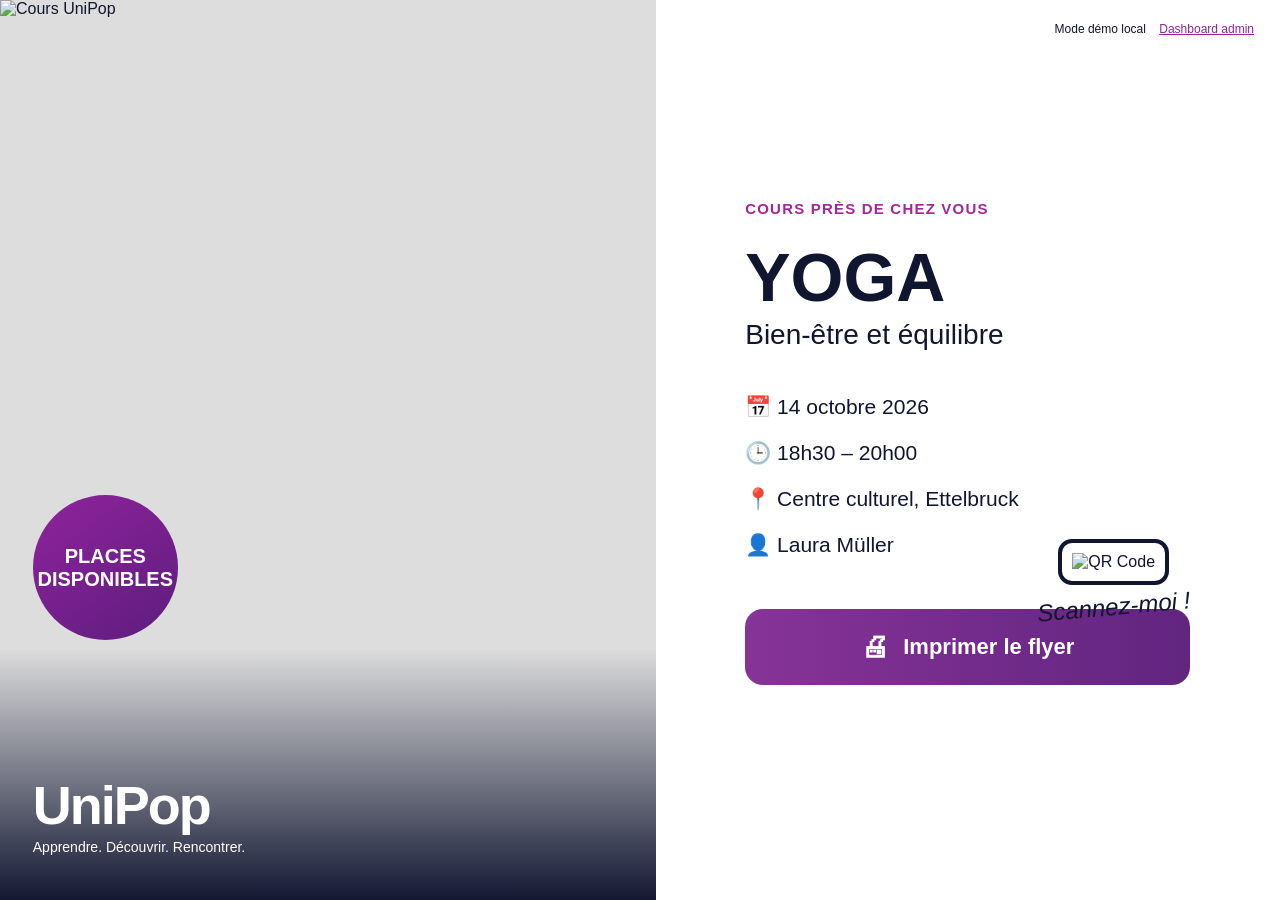
==== index.html @ e2389398 "Add files via upload" ====
<!doctype html>
<html lang="fr">
<head>
  <meta charset="utf-8" />
  <meta name="viewport" content="width=device-width,initial-scale=1" />
  <title>UniPop Local Display</title>
  <link rel="stylesheet" href="assets/style.css" />
</head>
<body class="display-page">
  <main class="display-shell">
    <section class="course-visual" id="courseVisual">
      <img id="courseImage" alt="Cours UniPop" />
      <div class="availability" id="availability">PLACES<br>DISPONIBLES</div>
      <div class="brandbar">
        <div class="brand">UniPop</div>
        <div class="brand-sub">Apprendre. Découvrir. Rencontrer.</div>
      </div>
    </section>

    <section class="course-info">
      <div class="eyebrow">COURS PRÈS DE CHEZ VOUS</div>
      <h1 id="courseTitle">Yoga</h1>
      <h2 id="courseSubtitle">Bien-être et équilibre</h2>

      <div class="meta-grid">
        <div>📅 <span id="courseDate"></span></div>
        <div>🕒 <span id="courseTime"></span></div>
        <div>📍 <span id="coursePlace"></span></div>
        <div>👤 <span id="courseTrainer"></span></div>
      </div>

      <div class="qr-wrap">
        <img id="qrImage" alt="QR Code" />
        <div class="scan">Scannez-moi !</div>
      </div>

      <button id="printBtn" class="print-btn" type="button">
        <span class="print-icon">🖨</span>
        <span>Imprimer le flyer</span>
      </button>
      <div id="printStatus" class="print-status" aria-live="polite"></div>
    </section>
  </main>

  <aside class="debug-strip">
    <span>Mode démo local</span>
    <a href="admin.html">Dashboard admin</a>
  </aside>

  <script src="assets/config.js"></script>
  <script src="assets/storage.js"></script>
  <script src="assets/app.js"></script>
</body>
</html>
---- assets/style.css ----
:root{--ink:#10162f;--purple:#8f239c;--purple2:#5d1d7e;--bg:#f4f1ee;--card:#fff;--muted:#6c6c76;--line:#e7e2df}
*{box-sizing:border-box}body{margin:0;font-family:Arial,Helvetica,sans-serif;color:var(--ink);background:var(--bg)}
.display-page{min-height:100vh;background:#e9e4df}.display-shell{min-height:100vh;display:grid;grid-template-columns:1.05fr 1fr;background:#fff}.course-visual{position:relative;overflow:hidden;background:#ddd;min-height:100vh}.course-visual>img{width:100%;height:100%;object-fit:cover;display:block}.course-visual:after{content:"";position:absolute;inset:auto 0 0;height:28%;background:linear-gradient(transparent,rgba(11,16,43,.96))}.availability{position:absolute;left:5%;top:55%;width:145px;height:145px;border-radius:50%;display:grid;place-items:center;text-align:center;background:linear-gradient(145deg,var(--purple),var(--purple2));color:#fff;font-weight:800;font-size:20px;z-index:2}.brandbar{position:absolute;left:5%;bottom:5%;z-index:3;color:#fff}.brand{font-size:54px;font-weight:800;letter-spacing:-2px}.brand-sub{font-size:14px;margin-top:3px}.brand.dark,.brand-sub.dark{color:var(--ink)}
.course-info{padding:8vh 7vw 5vh;display:flex;flex-direction:column;justify-content:center;position:relative}.eyebrow{font-weight:800;color:#a32796;letter-spacing:.08em;font-size:15px}.course-info h1{font-size:68px;line-height:.95;margin:28px 0 10px}.course-info h2{font-size:28px;font-weight:500;margin:0 0 44px}.meta-grid{display:grid;gap:22px;font-size:21px}.qr-wrap{position:absolute;right:7vw;bottom:31vh;text-align:center}.qr-wrap img{width:190px;height:190px;border:4px solid var(--ink);border-radius:14px;padding:10px;background:#fff}.scan{font-size:24px;font-style:italic;margin-top:8px;transform:rotate(-5deg)}.print-btn{margin-top:52px;border:0;border-radius:18px;padding:22px 28px;background:linear-gradient(90deg,#873397,#612580);color:white;font-size:22px;font-weight:800;display:flex;align-items:center;justify-content:center;gap:14px;cursor:pointer}.print-btn:disabled{opacity:.45;cursor:not-allowed}.print-icon{font-size:28px}.print-status{min-height:28px;margin-top:14px;text-align:center;font-weight:700;color:var(--purple)}.debug-strip{position:fixed;right:14px;top:14px;background:rgba(255,255,255,.88);padding:8px 12px;border-radius:8px;font-size:12px;z-index:10}.debug-strip a{margin-left:10px;color:var(--purple)}
.admin-page{background:#f6f4f2}.admin-header{max-width:1300px;margin:0 auto;padding:42px 32px 18px;display:flex;justify-content:space-between;align-items:end}.admin-header h1{font-size:48px;margin:8px 0 0}.admin-main{max-width:1300px;margin:0 auto;padding:20px 32px 60px}.cards-grid{display:grid;grid-template-columns:repeat(4,1fr);gap:18px}.stat-card,.panel{background:#fff;border:1px solid var(--line);border-radius:22px;box-shadow:0 12px 34px rgba(26,21,21,.05)}.stat-card{padding:24px}.stat-card span{color:var(--muted);font-weight:700}.stat-card strong{display:block;font-size:34px;margin:12px 0 4px}.stat-card small{color:var(--muted)}.panel{margin-top:22px;padding:28px}.panel-head{display:flex;align-items:end;justify-content:space-between}.panel h2{font-size:28px;margin:7px 0 15px}.ghost-btn{border:1px solid #d8d1cd;background:#fff;padding:11px 16px;border-radius:12px;color:var(--ink);font-weight:700;text-decoration:none;cursor:pointer}.table-wrap{overflow:auto}table{width:100%;border-collapse:collapse}th,td{text-align:left;padding:15px 12px;border-top:1px solid var(--line)}th{font-size:13px;color:var(--muted)}.two-col{display:grid;grid-template-columns:1fr 1fr;gap:42px}.limit-box,.system-row{display:flex;justify-content:space-between;padding:14px 0;border-top:1px solid var(--line)}.danger-zone{display:flex;justify-content:space-between;align-items:center}.danger-btn{border:0;background:#9f2424;color:#fff;font-weight:800;padding:12px 18px;border-radius:12px;cursor:pointer}
.flyer-page{background:#fff}.flyer{width:210mm;min-height:297mm;margin:0 auto;background:#fff;display:flex;flex-direction:column}.flyer-image{width:100%;height:125mm;object-fit:cover}.flyer-body{padding:18mm}.flyer-body h1{font-size:48px;margin:10mm 0 2mm}.flyer-body h2{font-size:25px;font-weight:500;margin:0 0 12mm}.flyer-meta{display:grid;gap:6mm;font-size:19px}.flyer-bottom{margin-top:20mm;border-top:1px solid #ddd;padding-top:12mm;display:flex;align-items:end;justify-content:space-between}.flyer-qr{width:42mm;height:42mm}
@media (max-width:1000px){.display-shell{grid-template-columns:1fr}.course-visual{min-height:45vh}.course-info{padding:45px 28px}.qr-wrap{position:static;margin-top:35px}.course-info h1{font-size:52px}.cards-grid{grid-template-columns:1fr 1fr}.two-col{grid-template-columns:1fr}}
@media print{.debug-strip{display:none}.flyer-page{margin:0}.flyer{width:210mm;height:297mm;box-shadow:none}@page{size:A4;margin:0}}
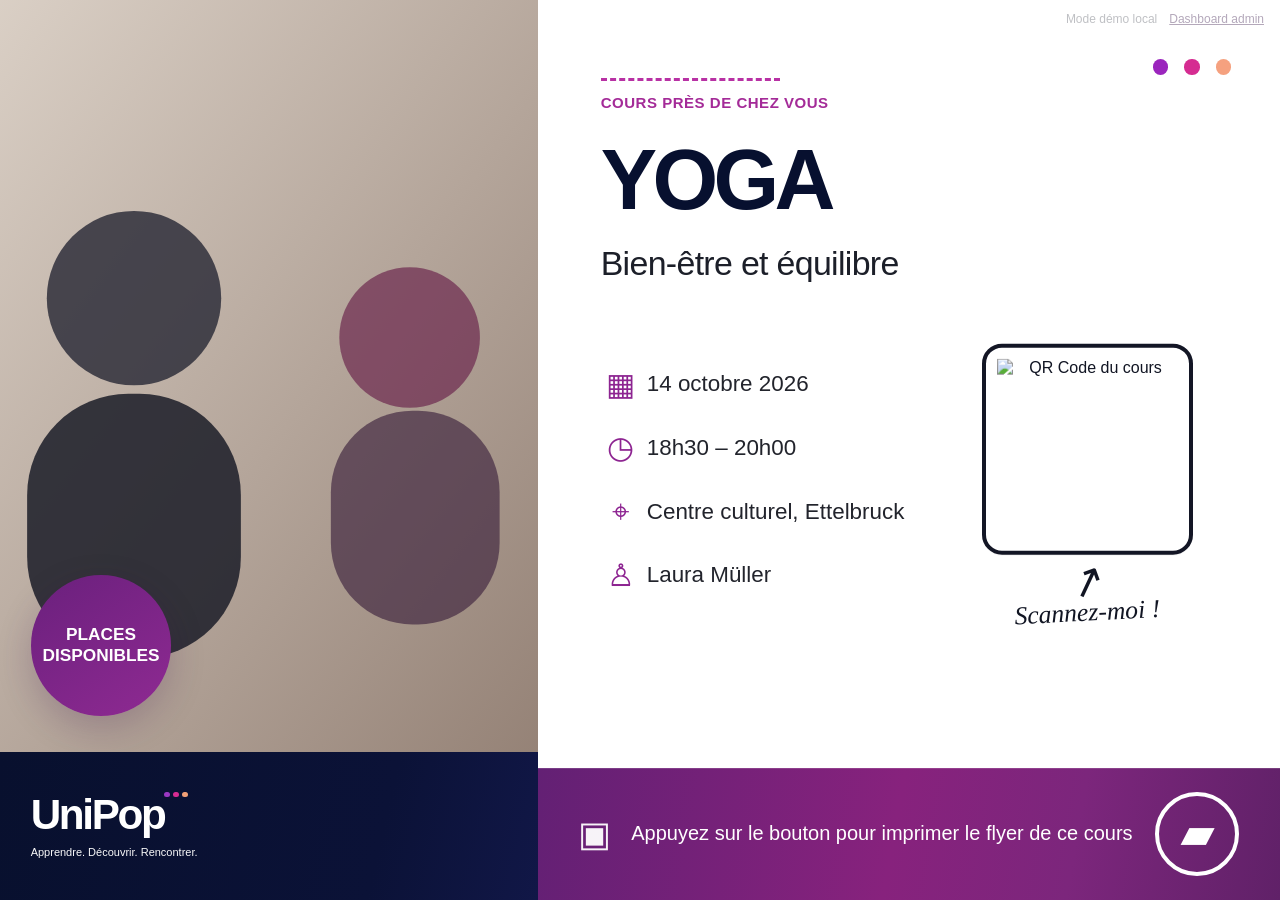
==== commit dff45277: "Add files via upload" ====
--- a/index.html
+++ b/index.html
@@ -1,51 +1,58 @@
 <!doctype html>
 <html lang="fr">
 <head>
-  <meta charset="utf-8" />
-  <meta name="viewport" content="width=device-width,initial-scale=1" />
+  <meta charset="utf-8">
+  <meta name="viewport" content="width=device-width,initial-scale=1,viewport-fit=cover">
   <title>UniPop Local Display</title>
-  <link rel="stylesheet" href="assets/style.css" />
+  <link rel="stylesheet" href="assets/style.css">
 </head>
 <body class="display-page">
-  <main class="display-shell">
-    <section class="course-visual" id="courseVisual">
-      <img id="courseImage" alt="Cours UniPop" />
-      <div class="availability" id="availability">PLACES<br>DISPONIBLES</div>
+  <main class="display-shell" aria-live="polite">
+    <section class="course-visual">
+      <img id="courseImage" class="course-image" src="assets/images/course-placeholder.svg" alt="Cours UniPop">
+      <div id="availability" class="availability">PLACES<br>DISPONIBLES</div>
       <div class="brandbar">
-        <div class="brand">UniPop</div>
+        <div class="unipop-wordmark">UniPop<span class="dot d1"></span><span class="dot d2"></span><span class="dot d3"></span></div>
         <div class="brand-sub">Apprendre. Découvrir. Rencontrer.</div>
       </div>
     </section>
 
     <section class="course-info">
-      <div class="eyebrow">COURS PRÈS DE CHEZ VOUS</div>
-      <h1 id="courseTitle">Yoga</h1>
-      <h2 id="courseSubtitle">Bien-être et équilibre</h2>
+      <div class="top-dots"><i></i><i></i><i></i></div>
+      <div class="content-wrap">
+        <div class="eyebrow"><span></span>COURS PRÈS DE CHEZ VOUS</div>
+        <h1 id="courseTitle">YOGA</h1>
+        <h2 id="courseSubtitle">Bien-être et équilibre</h2>
 
-      <div class="meta-grid">
-        <div>📅 <span id="courseDate"></span></div>
-        <div>🕒 <span id="courseTime"></span></div>
-        <div>📍 <span id="coursePlace"></span></div>
-        <div>👤 <span id="courseTrainer"></span></div>
+        <div class="info-layout">
+          <div class="meta-grid">
+            <div class="meta-row"><span class="meta-icon">▦</span><span id="courseDate"></span></div>
+            <div class="meta-row"><span class="meta-icon">◷</span><span id="courseTime"></span></div>
+            <div class="meta-row"><span class="meta-icon">⌖</span><span id="coursePlace"></span></div>
+            <div class="meta-row"><span class="meta-icon">♙</span><span id="courseTrainer"></span></div>
+          </div>
+
+          <div class="qr-wrap">
+            <div class="qr-frame"><img id="qrImage" alt="QR Code du cours"></div>
+            <div class="scan-arrow">↗</div>
+            <div class="scan">Scannez-moi !</div>
+          </div>
+        </div>
       </div>
 
-      <div class="qr-wrap">
-        <img id="qrImage" alt="QR Code" />
-        <div class="scan">Scannez-moi !</div>
-      </div>
-
-      <button id="printBtn" class="print-btn" type="button">
-        <span class="print-icon">🖨</span>
-        <span>Imprimer le flyer</span>
+      <button id="printBtn" class="print-strip" type="button" aria-label="Imprimer le flyer du cours affiché">
+        <span class="print-small-icon">▣</span>
+        <span class="print-copy">Appuyez sur le bouton pour imprimer le flyer de ce cours</span>
+        <span class="print-circle">▰</span>
       </button>
-      <div id="printStatus" class="print-status" aria-live="polite"></div>
+      <div id="printStatus" class="toast" role="status"></div>
     </section>
   </main>
 
-  <aside class="debug-strip">
+  <div class="demo-nav">
     <span>Mode démo local</span>
     <a href="admin.html">Dashboard admin</a>
-  </aside>
+  </div>
 
   <script src="assets/config.js"></script>
   <script src="assets/storage.js"></script>
--- a/assets/style.css
+++ b/assets/style.css
@@ -1,8 +1,82 @@
-:root{--ink:#10162f;--purple:#8f239c;--purple2:#5d1d7e;--bg:#f4f1ee;--card:#fff;--muted:#6c6c76;--line:#e7e2df}
-*{box-sizing:border-box}body{margin:0;font-family:Arial,Helvetica,sans-serif;color:var(--ink);background:var(--bg)}
-.display-page{min-height:100vh;background:#e9e4df}.display-shell{min-height:100vh;display:grid;grid-template-columns:1.05fr 1fr;background:#fff}.course-visual{position:relative;overflow:hidden;background:#ddd;min-height:100vh}.course-visual>img{width:100%;height:100%;object-fit:cover;display:block}.course-visual:after{content:"";position:absolute;inset:auto 0 0;height:28%;background:linear-gradient(transparent,rgba(11,16,43,.96))}.availability{position:absolute;left:5%;top:55%;width:145px;height:145px;border-radius:50%;display:grid;place-items:center;text-align:center;background:linear-gradient(145deg,var(--purple),var(--purple2));color:#fff;font-weight:800;font-size:20px;z-index:2}.brandbar{position:absolute;left:5%;bottom:5%;z-index:3;color:#fff}.brand{font-size:54px;font-weight:800;letter-spacing:-2px}.brand-sub{font-size:14px;margin-top:3px}.brand.dark,.brand-sub.dark{color:var(--ink)}
-.course-info{padding:8vh 7vw 5vh;display:flex;flex-direction:column;justify-content:center;position:relative}.eyebrow{font-weight:800;color:#a32796;letter-spacing:.08em;font-size:15px}.course-info h1{font-size:68px;line-height:.95;margin:28px 0 10px}.course-info h2{font-size:28px;font-weight:500;margin:0 0 44px}.meta-grid{display:grid;gap:22px;font-size:21px}.qr-wrap{position:absolute;right:7vw;bottom:31vh;text-align:center}.qr-wrap img{width:190px;height:190px;border:4px solid var(--ink);border-radius:14px;padding:10px;background:#fff}.scan{font-size:24px;font-style:italic;margin-top:8px;transform:rotate(-5deg)}.print-btn{margin-top:52px;border:0;border-radius:18px;padding:22px 28px;background:linear-gradient(90deg,#873397,#612580);color:white;font-size:22px;font-weight:800;display:flex;align-items:center;justify-content:center;gap:14px;cursor:pointer}.print-btn:disabled{opacity:.45;cursor:not-allowed}.print-icon{font-size:28px}.print-status{min-height:28px;margin-top:14px;text-align:center;font-weight:700;color:var(--purple)}.debug-strip{position:fixed;right:14px;top:14px;background:rgba(255,255,255,.88);padding:8px 12px;border-radius:8px;font-size:12px;z-index:10}.debug-strip a{margin-left:10px;color:var(--purple)}
-.admin-page{background:#f6f4f2}.admin-header{max-width:1300px;margin:0 auto;padding:42px 32px 18px;display:flex;justify-content:space-between;align-items:end}.admin-header h1{font-size:48px;margin:8px 0 0}.admin-main{max-width:1300px;margin:0 auto;padding:20px 32px 60px}.cards-grid{display:grid;grid-template-columns:repeat(4,1fr);gap:18px}.stat-card,.panel{background:#fff;border:1px solid var(--line);border-radius:22px;box-shadow:0 12px 34px rgba(26,21,21,.05)}.stat-card{padding:24px}.stat-card span{color:var(--muted);font-weight:700}.stat-card strong{display:block;font-size:34px;margin:12px 0 4px}.stat-card small{color:var(--muted)}.panel{margin-top:22px;padding:28px}.panel-head{display:flex;align-items:end;justify-content:space-between}.panel h2{font-size:28px;margin:7px 0 15px}.ghost-btn{border:1px solid #d8d1cd;background:#fff;padding:11px 16px;border-radius:12px;color:var(--ink);font-weight:700;text-decoration:none;cursor:pointer}.table-wrap{overflow:auto}table{width:100%;border-collapse:collapse}th,td{text-align:left;padding:15px 12px;border-top:1px solid var(--line)}th{font-size:13px;color:var(--muted)}.two-col{display:grid;grid-template-columns:1fr 1fr;gap:42px}.limit-box,.system-row{display:flex;justify-content:space-between;padding:14px 0;border-top:1px solid var(--line)}.danger-zone{display:flex;justify-content:space-between;align-items:center}.danger-btn{border:0;background:#9f2424;color:#fff;font-weight:800;padding:12px 18px;border-radius:12px;cursor:pointer}
-.flyer-page{background:#fff}.flyer{width:210mm;min-height:297mm;margin:0 auto;background:#fff;display:flex;flex-direction:column}.flyer-image{width:100%;height:125mm;object-fit:cover}.flyer-body{padding:18mm}.flyer-body h1{font-size:48px;margin:10mm 0 2mm}.flyer-body h2{font-size:25px;font-weight:500;margin:0 0 12mm}.flyer-meta{display:grid;gap:6mm;font-size:19px}.flyer-bottom{margin-top:20mm;border-top:1px solid #ddd;padding-top:12mm;display:flex;align-items:end;justify-content:space-between}.flyer-qr{width:42mm;height:42mm}
-@media (max-width:1000px){.display-shell{grid-template-columns:1fr}.course-visual{min-height:45vh}.course-info{padding:45px 28px}.qr-wrap{position:static;margin-top:35px}.course-info h1{font-size:52px}.cards-grid{grid-template-columns:1fr 1fr}.two-col{grid-template-columns:1fr}}
-@media print{.debug-strip{display:none}.flyer-page{margin:0}.flyer{width:210mm;height:297mm;box-shadow:none}@page{size:A4;margin:0}}
+:root{
+  --navy:#07102f;
+  --navy2:#111844;
+  --purple:#742281;
+  --magenta:#c72b8e;
+  --peach:#f5a17f;
+  --ink:#111523;
+  --muted:#5e6270;
+  --line:#ececf2;
+  --bg:#f3f3f5;
+  --white:#fff;
+  --radius:0px;
+  font-family: Inter, ui-sans-serif, -apple-system, BlinkMacSystemFont, "Segoe UI", Arial, Helvetica, sans-serif;
+}
+*{box-sizing:border-box}
+html,body{margin:0;min-height:100%;background:#fff;color:var(--ink)}
+button,input{font:inherit}
+
+/* DISPLAY --------------------------------------------------- */
+.display-page{overflow:hidden;background:#fff}
+.display-shell{
+  width:100vw;height:100vh;display:grid;grid-template-columns:42% 58%;
+  background:#fff;overflow:hidden;
+}
+.course-visual{position:relative;overflow:hidden;background:#ddd}
+.course-image{width:100%;height:100%;object-fit:cover;display:block}
+.availability{
+  position:absolute;left:5.7%;bottom:20.5%;width:clamp(120px,11vw,205px);aspect-ratio:1;border-radius:50%;
+  display:grid;place-items:center;text-align:center;background:linear-gradient(145deg,#6a207d,#8f2a92);
+  color:#fff;font-weight:800;font-size:clamp(17px,1.35vw,28px);line-height:1.2;box-shadow:0 12px 34px rgba(58,17,77,.22)
+}
+.brandbar{
+  position:absolute;left:0;right:0;bottom:0;height:16.5%;padding:2.8% 5.7%;
+  background:linear-gradient(103deg,#08102e 0%,#0b1237 70%,#111747 100%);color:#fff;display:flex;flex-direction:column;justify-content:center
+}
+.unipop-wordmark{position:relative;display:inline-block;width:max-content;font-size:clamp(34px,3.3vw,67px);font-weight:760;letter-spacing:-.055em;line-height:1}
+.unipop-wordmark .dot{position:absolute;top:-.05em;width:.14em;height:.14em;border-radius:50%}
+.unipop-wordmark .d1{right:-.13em;background:#9a38c2}.unipop-wordmark .d2{right:-.34em;background:#d72c92}.unipop-wordmark .d3{right:-.55em;background:#f1a077}
+.brand-sub{font-size:clamp(11px,.75vw,17px);margin-top:10px;opacity:.98}
+
+.course-info{position:relative;background:#fff;min-width:0;padding-bottom:14.7vh}
+.top-dots{position:absolute;right:6.6%;top:6.6%;display:flex;gap:16px}
+.top-dots i{width:clamp(14px,1.2vw,25px);height:clamp(14px,1.2vw,25px);border-radius:50%;background:#9b25bd}
+.top-dots i:nth-child(2){background:#d52c91}.top-dots i:nth-child(3){background:#f5a17f}
+.content-wrap{height:100%;padding:10.5% 8.4% 3.5% 8.5%;display:flex;flex-direction:column}
+.eyebrow{font-size:clamp(15px,1.15vw,25px);font-weight:760;letter-spacing:.035em;color:#a42b98;margin-bottom:5.1%;text-transform:uppercase}
+.eyebrow span{display:block;width:29%;border-top:3px dashed #b831a4;margin-bottom:13px}
+h1{margin:0;color:#07102f;font-size:clamp(62px,6.6vw,132px);line-height:.91;letter-spacing:-.055em;font-weight:820}
+.course-info h2{margin:4% 0 0;font-weight:430;font-size:clamp(28px,2.65vw,56px);line-height:1.15;letter-spacing:-.02em;color:#1c1f29}
+.info-layout{display:grid;grid-template-columns:minmax(0,1.35fr) minmax(260px,.78fr);align-items:center;gap:3.5vw;margin-top:9%;min-height:0}
+.meta-grid{display:flex;flex-direction:column;gap:clamp(24px,2.3vh,42px)}
+.meta-row{display:grid;grid-template-columns:clamp(42px,3.6vw,73px) 1fr;align-items:center;font-size:clamp(21px,1.75vw,36px);line-height:1.25;color:#22242c}
+.meta-icon{width:clamp(38px,3.1vw,64px);height:clamp(38px,3.1vw,64px);display:grid;place-items:center;font-size:clamp(30px,2.45vw,50px);font-weight:300;color:#8d2491;line-height:1}
+.qr-wrap{justify-self:center;text-align:center;transform:translateY(2%)}
+.qr-frame{padding:clamp(11px,.85vw,18px);border:4px solid #131625;border-radius:20px;background:#fff;box-shadow:0 1px 0 rgba(0,0,0,.04)}
+.qr-frame img{width:clamp(180px,14.1vw,300px);height:clamp(180px,14.1vw,300px);display:block;object-fit:contain}
+.scan-arrow{font-size:clamp(42px,3vw,62px);line-height:.8;transform:rotate(-20deg);margin-top:10px;color:#111523}
+.scan{font-family:"Segoe Print","Bradley Hand",cursive;font-size:clamp(25px,2vw,42px);font-style:italic;margin-top:-1px;color:#111523;white-space:nowrap;transform:rotate(-3deg)}
+.print-strip{
+  position:absolute;left:0;right:0;bottom:0;height:14.7vh;border:0;cursor:pointer;
+  background:linear-gradient(100deg,#632074 0%,#87227d 48%,#7c267c 72%,#602168 100%);color:white;
+  display:grid;grid-template-columns:8% 1fr 13%;align-items:center;padding:0 5.5%;text-align:left;box-shadow:inset 0 1px rgba(255,255,255,.13)
+}
+.print-strip:active{filter:brightness(.92)}
+.print-strip[disabled]{cursor:not-allowed;filter:saturate(.45) brightness(.78)}
+.print-small-icon{font-size:clamp(32px,2.7vw,56px);opacity:.95}
+.print-copy{font-size:clamp(20px,1.48vw,31px);line-height:1.25;font-weight:440}
+.print-circle{justify-self:end;width:clamp(72px,6.6vw,132px);aspect-ratio:1;border:4px solid #fff;border-radius:50%;display:grid;place-items:center;font-size:clamp(34px,3.2vw,66px);font-weight:800}
+.toast{position:absolute;z-index:8;left:50%;bottom:16.5vh;transform:translateX(-50%) translateY(15px);background:#10142c;color:#fff;padding:14px 22px;border-radius:999px;opacity:0;pointer-events:none;transition:.2s;font-weight:700;box-shadow:0 12px 30px rgba(0,0,0,.18);white-space:nowrap}
+.toast.show{opacity:1;transform:translateX(-50%) translateY(0)}
+.demo-nav{position:fixed;z-index:20;right:16px;top:12px;font-size:12px;color:#676a73;opacity:.42;display:flex;gap:12px}.demo-nav a{color:#4c305c}
+@media (max-aspect-ratio:4/3){.display-shell{grid-template-columns:40% 60%}.info-layout{grid-template-columns:1fr minmax(210px,.65fr)}.content-wrap{padding-left:7%;padding-right:7%}}
+
+/* ADMIN ----------------------------------------------------- */
+.admin-page{background:#f5f6f9;min-height:100vh;color:#11162a}
+.admin-header{max-width:1450px;margin:auto;padding:36px 32px 18px;display:flex;justify-content:space-between;align-items:end}.admin-header h1{font-size:42px;letter-spacing:-.03em}.admin-header .eyebrow{margin:0 0 8px;font-size:13px}.admin-header .eyebrow span{display:none}
+.admin-main{max-width:1450px;margin:auto;padding:18px 32px 60px}
+.cards-grid{display:grid;grid-template-columns:repeat(4,1fr);gap:18px;margin-bottom:18px}
+.stat-card,.panel{background:white;border:1px solid #e4e6ed;border-radius:18px;box-shadow:0 8px 28px rgba(12,17,48,.05)}
+.stat-card{padding:24px;display:flex;flex-direction:column;gap:8px}.stat-card span{font-size:13px;text-transform:uppercase;letter-spacing:.06em;color:#777c8d}.stat-card strong{font-size:40px;color:#07102f}.stat-card small{color:#737787}.panel{padding:26px;margin-top:18px}.panel-head{display:flex;align-items:end;justify-content:space-between}.panel h2{margin:4px 0 18px;font-size:24px}.table-wrap{overflow:auto}table{width:100%;border-collapse:collapse}th,td{padding:15px 12px;border-bottom:1px solid #eceef2;text-align:left}th{font-size:12px;text-transform:uppercase;color:#777c8d}.ghost-btn,.danger-btn{border:1px solid #d8dbe4;background:#fff;border-radius:10px;padding:10px 14px;text-decoration:none;color:#15182b;cursor:pointer}.two-col{display:grid;grid-template-columns:1fr 1fr;gap:34px}.limit-box,.system-row{display:flex;justify-content:space-between;padding:12px 0;border-bottom:1px solid #eceef2}.danger-zone{display:flex;justify-content:space-between;align-items:center}.danger-btn{border-color:#f0cfd6;color:#9e2039;background:#fff7f8}
+.online{color:#14874d}.offline{color:#c03645}
+@media(max-width:900px){.cards-grid{grid-template-columns:1fr 1fr}.two-col{grid-template-columns:1fr}.admin-main,.admin-header{padding-left:18px;padding-right:18px}}
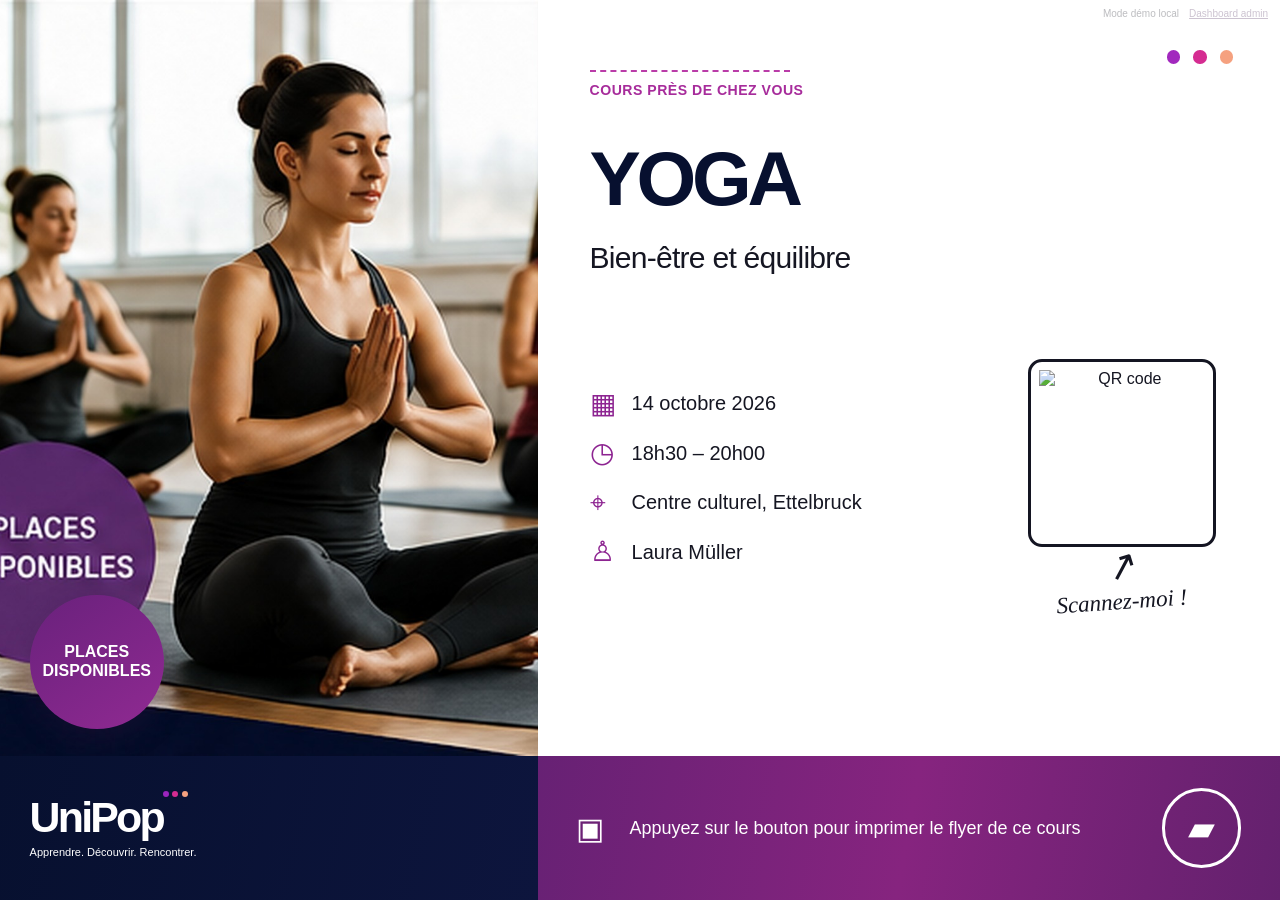
==== commit 5abc0115: "Add files via upload" ====
--- a/index.html
+++ b/index.html
@@ -7,55 +7,49 @@
   <link rel="stylesheet" href="assets/style.css">
 </head>
 <body class="display-page">
-  <main class="display-shell" aria-live="polite">
-    <section class="course-visual">
-      <img id="courseImage" class="course-image" src="assets/images/course-placeholder.svg" alt="Cours UniPop">
-      <div id="availability" class="availability">PLACES<br>DISPONIBLES</div>
-      <div class="brandbar">
-        <div class="unipop-wordmark">UniPop<span class="dot d1"></span><span class="dot d2"></span><span class="dot d3"></span></div>
-        <div class="brand-sub">Apprendre. Découvrir. Rencontrer.</div>
-      </div>
-    </section>
+<main class="screen" aria-live="polite">
+  <section class="photo-panel">
+    <img id="courseImage" src="assets/images/yoga-demo.jpg" alt="">
+    <div id="availability" class="availability">PLACES<br>DISPONIBLES</div>
+    <footer class="brand">
+      <div class="logo">UniPop<span class="logo-dots"><b></b><b></b><b></b></span></div>
+      <div class="claim">Apprendre. Découvrir. Rencontrer.</div>
+    </footer>
+  </section>
 
-    <section class="course-info">
-      <div class="top-dots"><i></i><i></i><i></i></div>
-      <div class="content-wrap">
-        <div class="eyebrow"><span></span>COURS PRÈS DE CHEZ VOUS</div>
-        <h1 id="courseTitle">YOGA</h1>
-        <h2 id="courseSubtitle">Bien-être et équilibre</h2>
+  <section class="info-panel">
+    <div class="dots"><i></i><i></i><i></i></div>
+    <div class="course-content">
+      <div class="kicker"><span></span>COURS PRÈS DE CHEZ VOUS</div>
+      <h1 id="courseTitle">YOGA</h1>
+      <h2 id="courseSubtitle">Bien-être et équilibre</h2>
 
-        <div class="info-layout">
-          <div class="meta-grid">
-            <div class="meta-row"><span class="meta-icon">▦</span><span id="courseDate"></span></div>
-            <div class="meta-row"><span class="meta-icon">◷</span><span id="courseTime"></span></div>
-            <div class="meta-row"><span class="meta-icon">⌖</span><span id="coursePlace"></span></div>
-            <div class="meta-row"><span class="meta-icon">♙</span><span id="courseTrainer"></span></div>
-          </div>
-
-          <div class="qr-wrap">
-            <div class="qr-frame"><img id="qrImage" alt="QR Code du cours"></div>
-            <div class="scan-arrow">↗</div>
-            <div class="scan">Scannez-moi !</div>
-          </div>
+      <div class="lower">
+        <div class="meta">
+          <div><span class="ico">▦</span><span id="courseDate">14 octobre 2026</span></div>
+          <div><span class="ico clock">◷</span><span id="courseTime">18h30 – 20h00</span></div>
+          <div><span class="ico pin">⌖</span><span id="coursePlace">Centre culturel, Ettelbruck</span></div>
+          <div><span class="ico person">♙</span><span id="courseTrainer">Laura Müller</span></div>
+        </div>
+        <div class="qr-block">
+          <div class="qr-box"><img id="qrImage" alt="QR code"></div>
+          <div class="arrow">↗</div>
+          <div class="scan">Scannez-moi !</div>
         </div>
       </div>
+    </div>
 
-      <button id="printBtn" class="print-strip" type="button" aria-label="Imprimer le flyer du cours affiché">
-        <span class="print-small-icon">▣</span>
-        <span class="print-copy">Appuyez sur le bouton pour imprimer le flyer de ce cours</span>
-        <span class="print-circle">▰</span>
-      </button>
-      <div id="printStatus" class="toast" role="status"></div>
-    </section>
-  </main>
-
-  <div class="demo-nav">
-    <span>Mode démo local</span>
-    <a href="admin.html">Dashboard admin</a>
-  </div>
-
-  <script src="assets/config.js"></script>
-  <script src="assets/storage.js"></script>
-  <script src="assets/app.js"></script>
+    <button id="printBtn" class="printbar" type="button">
+      <span class="small-printer">▣</span>
+      <span id="printLabel">Appuyez sur le bouton pour imprimer le flyer de ce cours</span>
+      <span class="printer-circle">▰</span>
+    </button>
+    <div id="printStatus" class="toast" role="status"></div>
+  </section>
+</main>
+<div class="demo-nav"><span>Mode démo local</span><a href="admin.html">Dashboard admin</a></div>
+<script src="assets/config.js"></script>
+<script src="assets/storage.js"></script>
+<script src="assets/app.js"></script>
 </body>
-</html>
+</html>
--- a/assets/style.css
+++ b/assets/style.css
@@ -1,82 +1,40 @@
 :root{
-  --navy:#07102f;
-  --navy2:#111844;
-  --purple:#742281;
-  --magenta:#c72b8e;
-  --peach:#f5a17f;
-  --ink:#111523;
-  --muted:#5e6270;
-  --line:#ececf2;
-  --bg:#f3f3f5;
-  --white:#fff;
-  --radius:0px;
-  font-family: Inter, ui-sans-serif, -apple-system, BlinkMacSystemFont, "Segoe UI", Arial, Helvetica, sans-serif;
+ --navy:#07102f;--purple:#742281;--magenta:#d52c91;--peach:#f5a17f;--ink:#151622;
+ font-family:Arial,Helvetica,sans-serif
 }
-*{box-sizing:border-box}
-html,body{margin:0;min-height:100%;background:#fff;color:var(--ink)}
-button,input{font:inherit}
-
-/* DISPLAY --------------------------------------------------- */
-.display-page{overflow:hidden;background:#fff}
-.display-shell{
-  width:100vw;height:100vh;display:grid;grid-template-columns:42% 58%;
-  background:#fff;overflow:hidden;
-}
-.course-visual{position:relative;overflow:hidden;background:#ddd}
-.course-image{width:100%;height:100%;object-fit:cover;display:block}
-.availability{
-  position:absolute;left:5.7%;bottom:20.5%;width:clamp(120px,11vw,205px);aspect-ratio:1;border-radius:50%;
-  display:grid;place-items:center;text-align:center;background:linear-gradient(145deg,#6a207d,#8f2a92);
-  color:#fff;font-weight:800;font-size:clamp(17px,1.35vw,28px);line-height:1.2;box-shadow:0 12px 34px rgba(58,17,77,.22)
-}
-.brandbar{
-  position:absolute;left:0;right:0;bottom:0;height:16.5%;padding:2.8% 5.7%;
-  background:linear-gradient(103deg,#08102e 0%,#0b1237 70%,#111747 100%);color:#fff;display:flex;flex-direction:column;justify-content:center
-}
-.unipop-wordmark{position:relative;display:inline-block;width:max-content;font-size:clamp(34px,3.3vw,67px);font-weight:760;letter-spacing:-.055em;line-height:1}
-.unipop-wordmark .dot{position:absolute;top:-.05em;width:.14em;height:.14em;border-radius:50%}
-.unipop-wordmark .d1{right:-.13em;background:#9a38c2}.unipop-wordmark .d2{right:-.34em;background:#d72c92}.unipop-wordmark .d3{right:-.55em;background:#f1a077}
-.brand-sub{font-size:clamp(11px,.75vw,17px);margin-top:10px;opacity:.98}
-
-.course-info{position:relative;background:#fff;min-width:0;padding-bottom:14.7vh}
-.top-dots{position:absolute;right:6.6%;top:6.6%;display:flex;gap:16px}
-.top-dots i{width:clamp(14px,1.2vw,25px);height:clamp(14px,1.2vw,25px);border-radius:50%;background:#9b25bd}
-.top-dots i:nth-child(2){background:#d52c91}.top-dots i:nth-child(3){background:#f5a17f}
-.content-wrap{height:100%;padding:10.5% 8.4% 3.5% 8.5%;display:flex;flex-direction:column}
-.eyebrow{font-size:clamp(15px,1.15vw,25px);font-weight:760;letter-spacing:.035em;color:#a42b98;margin-bottom:5.1%;text-transform:uppercase}
-.eyebrow span{display:block;width:29%;border-top:3px dashed #b831a4;margin-bottom:13px}
-h1{margin:0;color:#07102f;font-size:clamp(62px,6.6vw,132px);line-height:.91;letter-spacing:-.055em;font-weight:820}
-.course-info h2{margin:4% 0 0;font-weight:430;font-size:clamp(28px,2.65vw,56px);line-height:1.15;letter-spacing:-.02em;color:#1c1f29}
-.info-layout{display:grid;grid-template-columns:minmax(0,1.35fr) minmax(260px,.78fr);align-items:center;gap:3.5vw;margin-top:9%;min-height:0}
-.meta-grid{display:flex;flex-direction:column;gap:clamp(24px,2.3vh,42px)}
-.meta-row{display:grid;grid-template-columns:clamp(42px,3.6vw,73px) 1fr;align-items:center;font-size:clamp(21px,1.75vw,36px);line-height:1.25;color:#22242c}
-.meta-icon{width:clamp(38px,3.1vw,64px);height:clamp(38px,3.1vw,64px);display:grid;place-items:center;font-size:clamp(30px,2.45vw,50px);font-weight:300;color:#8d2491;line-height:1}
-.qr-wrap{justify-self:center;text-align:center;transform:translateY(2%)}
-.qr-frame{padding:clamp(11px,.85vw,18px);border:4px solid #131625;border-radius:20px;background:#fff;box-shadow:0 1px 0 rgba(0,0,0,.04)}
-.qr-frame img{width:clamp(180px,14.1vw,300px);height:clamp(180px,14.1vw,300px);display:block;object-fit:contain}
-.scan-arrow{font-size:clamp(42px,3vw,62px);line-height:.8;transform:rotate(-20deg);margin-top:10px;color:#111523}
-.scan{font-family:"Segoe Print","Bradley Hand",cursive;font-size:clamp(25px,2vw,42px);font-style:italic;margin-top:-1px;color:#111523;white-space:nowrap;transform:rotate(-3deg)}
-.print-strip{
-  position:absolute;left:0;right:0;bottom:0;height:14.7vh;border:0;cursor:pointer;
-  background:linear-gradient(100deg,#632074 0%,#87227d 48%,#7c267c 72%,#602168 100%);color:white;
-  display:grid;grid-template-columns:8% 1fr 13%;align-items:center;padding:0 5.5%;text-align:left;box-shadow:inset 0 1px rgba(255,255,255,.13)
-}
-.print-strip:active{filter:brightness(.92)}
-.print-strip[disabled]{cursor:not-allowed;filter:saturate(.45) brightness(.78)}
-.print-small-icon{font-size:clamp(32px,2.7vw,56px);opacity:.95}
-.print-copy{font-size:clamp(20px,1.48vw,31px);line-height:1.25;font-weight:440}
-.print-circle{justify-self:end;width:clamp(72px,6.6vw,132px);aspect-ratio:1;border:4px solid #fff;border-radius:50%;display:grid;place-items:center;font-size:clamp(34px,3.2vw,66px);font-weight:800}
-.toast{position:absolute;z-index:8;left:50%;bottom:16.5vh;transform:translateX(-50%) translateY(15px);background:#10142c;color:#fff;padding:14px 22px;border-radius:999px;opacity:0;pointer-events:none;transition:.2s;font-weight:700;box-shadow:0 12px 30px rgba(0,0,0,.18);white-space:nowrap}
-.toast.show{opacity:1;transform:translateX(-50%) translateY(0)}
-.demo-nav{position:fixed;z-index:20;right:16px;top:12px;font-size:12px;color:#676a73;opacity:.42;display:flex;gap:12px}.demo-nav a{color:#4c305c}
-@media (max-aspect-ratio:4/3){.display-shell{grid-template-columns:40% 60%}.info-layout{grid-template-columns:1fr minmax(210px,.65fr)}.content-wrap{padding-left:7%;padding-right:7%}}
-
-/* ADMIN ----------------------------------------------------- */
-.admin-page{background:#f5f6f9;min-height:100vh;color:#11162a}
-.admin-header{max-width:1450px;margin:auto;padding:36px 32px 18px;display:flex;justify-content:space-between;align-items:end}.admin-header h1{font-size:42px;letter-spacing:-.03em}.admin-header .eyebrow{margin:0 0 8px;font-size:13px}.admin-header .eyebrow span{display:none}
-.admin-main{max-width:1450px;margin:auto;padding:18px 32px 60px}
-.cards-grid{display:grid;grid-template-columns:repeat(4,1fr);gap:18px;margin-bottom:18px}
-.stat-card,.panel{background:white;border:1px solid #e4e6ed;border-radius:18px;box-shadow:0 8px 28px rgba(12,17,48,.05)}
-.stat-card{padding:24px;display:flex;flex-direction:column;gap:8px}.stat-card span{font-size:13px;text-transform:uppercase;letter-spacing:.06em;color:#777c8d}.stat-card strong{font-size:40px;color:#07102f}.stat-card small{color:#737787}.panel{padding:26px;margin-top:18px}.panel-head{display:flex;align-items:end;justify-content:space-between}.panel h2{margin:4px 0 18px;font-size:24px}.table-wrap{overflow:auto}table{width:100%;border-collapse:collapse}th,td{padding:15px 12px;border-bottom:1px solid #eceef2;text-align:left}th{font-size:12px;text-transform:uppercase;color:#777c8d}.ghost-btn,.danger-btn{border:1px solid #d8dbe4;background:#fff;border-radius:10px;padding:10px 14px;text-decoration:none;color:#15182b;cursor:pointer}.two-col{display:grid;grid-template-columns:1fr 1fr;gap:34px}.limit-box,.system-row{display:flex;justify-content:space-between;padding:12px 0;border-bottom:1px solid #eceef2}.danger-zone{display:flex;justify-content:space-between;align-items:center}.danger-btn{border-color:#f0cfd6;color:#9e2039;background:#fff7f8}
-.online{color:#14874d}.offline{color:#c03645}
-@media(max-width:900px){.cards-grid{grid-template-columns:1fr 1fr}.two-col{grid-template-columns:1fr}.admin-main,.admin-header{padding-left:18px;padding-right:18px}}
+*{box-sizing:border-box}html,body{margin:0;width:100%;height:100%;overflow:hidden;background:#fff;color:var(--ink)}
+button{font:inherit}
+.screen{position:fixed;inset:0;display:grid;grid-template-columns:40% 60%;background:#fff}
+.photo-panel{position:relative;min-width:0;overflow:hidden;background:#ddd}
+.photo-panel>img{position:absolute;inset:0;width:100%;height:84%;object-fit:cover;object-position:center center}
+.availability{position:absolute;left:5.5%;bottom:19%;width:min(10.5vw,190px);aspect-ratio:1;border-radius:50%;background:linear-gradient(145deg,#69217c,#902a92);display:grid;place-items:center;text-align:center;color:#fff;font-weight:800;font-size:clamp(16px,1.25vw,25px);line-height:1.18;box-shadow:0 10px 28px #39134444}
+.brand{position:absolute;left:0;right:0;bottom:0;height:16%;background:linear-gradient(105deg,#07102f,#0d153d);color:#fff;padding:0 5.5%;display:flex;justify-content:center;flex-direction:column}
+.logo{position:relative;width:max-content;font-weight:800;font-size:clamp(38px,3.35vw,66px);letter-spacing:-.065em;line-height:.9}
+.logo-dots{position:absolute;top:-.16em;right:-.58em;display:flex;gap:.08em}.logo-dots b{display:block;width:.14em;height:.14em;border-radius:50%;background:#9b25bd}.logo-dots b:nth-child(2){background:var(--magenta)}.logo-dots b:nth-child(3){background:var(--peach)}
+.claim{font-size:clamp(11px,.72vw,15px);margin-top:10px}
+.info-panel{position:relative;min-width:0;background:#fff;padding-bottom:16vh}
+.course-content{height:100%;padding:7.8vh 7.2% 2vh 8.4%}
+.dots{position:absolute;right:6.3%;top:5.6%;display:flex;gap:13px}.dots i{width:clamp(13px,1.05vw,21px);height:clamp(13px,1.05vw,21px);border-radius:50%;background:#a228be}.dots i:nth-child(2){background:var(--magenta)}.dots i:nth-child(3){background:var(--peach)}
+.kicker{color:#a72c9b;font-weight:800;font-size:clamp(14px,1.1vw,22px);letter-spacing:.035em}.kicker span{display:block;width:31%;border-top:2px dashed #ba3ca8;margin-bottom:10px}
+h1{margin:5.2vh 0 0;color:var(--navy);font-size:clamp(62px,6vw,118px);line-height:.88;letter-spacing:-.055em;font-weight:900}
+h2{margin:3.2vh 0 0;font-size:clamp(27px,2.35vw,47px);font-weight:400;letter-spacing:-.025em}
+.lower{display:grid;grid-template-columns:1.35fr .78fr;align-items:center;gap:4vw;margin-top:8.3vh}
+.meta{display:flex;flex-direction:column;gap:2.4vh}
+.meta>div{display:grid;grid-template-columns:3.3vw 1fr;align-items:center;font-size:clamp(20px,1.55vw,31px);white-space:nowrap}
+.ico{font-size:clamp(28px,2.15vw,43px);color:#8d2491;line-height:1}
+.qr-block{text-align:center;justify-self:center;transform:translateY(1vh)}
+.qr-box{background:#fff;border:3px solid #141522;border-radius:14px;padding:.65vw}
+.qr-box img{display:block;width:clamp(165px,12.5vw,250px);height:clamp(165px,12.5vw,250px);object-fit:contain}
+.arrow{font-size:clamp(38px,2.8vw,55px);height:4vh;line-height:1;transform:rotate(-17deg)}
+.scan{font-family:"Segoe Print","Bradley Hand",cursive;font-style:italic;font-size:clamp(23px,1.8vw,36px);white-space:nowrap;transform:rotate(-4deg);margin-top:.6vh}
+.printbar{position:absolute;left:0;right:0;bottom:0;height:16vh;border:0;background:linear-gradient(100deg,#672174,#86247f 50%,#64216e);color:#fff;display:grid;grid-template-columns:8% 1fr 14%;align-items:center;padding:0 5.2%;cursor:pointer;text-align:left}
+.small-printer{font-size:clamp(30px,2.3vw,46px)}
+.printbar>span:nth-child(2){font-size:clamp(18px,1.35vw,27px);line-height:1.25}
+.printer-circle{justify-self:end;width:min(6.2vw,120px);aspect-ratio:1;border:3px solid #fff;border-radius:50%;display:grid;place-items:center;font-size:clamp(32px,2.7vw,54px)}
+.printbar:active{filter:brightness(.9)}.printbar:disabled{filter:saturate(.4);cursor:not-allowed}
+.toast{position:absolute;z-index:9;left:50%;bottom:17vh;transform:translateX(-50%) translateY(10px);background:#0b1234;color:#fff;border-radius:999px;padding:12px 20px;font-weight:700;opacity:0;transition:.2s;white-space:nowrap}.toast.show{opacity:1;transform:translateX(-50%)}
+.demo-nav{position:fixed;z-index:20;right:12px;top:8px;font-size:10px;opacity:.28;display:flex;gap:10px}.demo-nav a{color:#4d2b5c}
+@media(max-aspect-ratio:1.45){.screen{grid-template-columns:42% 58%}.course-content{padding-left:7%;padding-right:6%}.lower{gap:2vw}.meta>div{grid-template-columns:42px 1fr}}
+@media(max-width:900px){.screen{grid-template-columns:39% 61%}.lower{grid-template-columns:1fr .62fr}.meta>div{font-size:17px}.qr-box img{width:145px;height:145px}}
+/* Admin styles retained */
+.admin-page{overflow:auto;background:#f5f6f9;min-height:100vh;color:#11162a}.admin-header{max-width:1450px;margin:auto;padding:36px 32px 18px;display:flex;justify-content:space-between;align-items:end}.admin-header h1{font-size:42px}.admin-main{max-width:1450px;margin:auto;padding:18px 32px 60px}.cards-grid{display:grid;grid-template-columns:repeat(4,1fr);gap:18px;margin-bottom:18px}.stat-card,.panel{background:#fff;border:1px solid #e4e6ed;border-radius:18px;box-shadow:0 8px 28px #0c11300d}.stat-card{padding:24px;display:flex;flex-direction:column;gap:8px}.stat-card span{font-size:13px;text-transform:uppercase;color:#777c8d}.stat-card strong{font-size:40px;color:#07102f}.panel{padding:26px;margin-top:18px}.panel-head{display:flex;justify-content:space-between}.table-wrap{overflow:auto}table{width:100%;border-collapse:collapse}th,td{padding:15px 12px;border-bottom:1px solid #eceef2;text-align:left}th{font-size:12px;text-transform:uppercase;color:#777c8d}.ghost-btn,.danger-btn{border:1px solid #d8dbe4;background:#fff;border-radius:10px;padding:10px 14px;text-decoration:none;color:#15182b}.two-col{display:grid;grid-template-columns:1fr 1fr;gap:34px}.limit-box,.system-row{display:flex;justify-content:space-between;padding:12px 0;border-bottom:1px solid #eceef2}.danger-zone{display:flex;justify-content:space-between;align-items:center}.online{color:#14874d}.offline{color:#c03645}
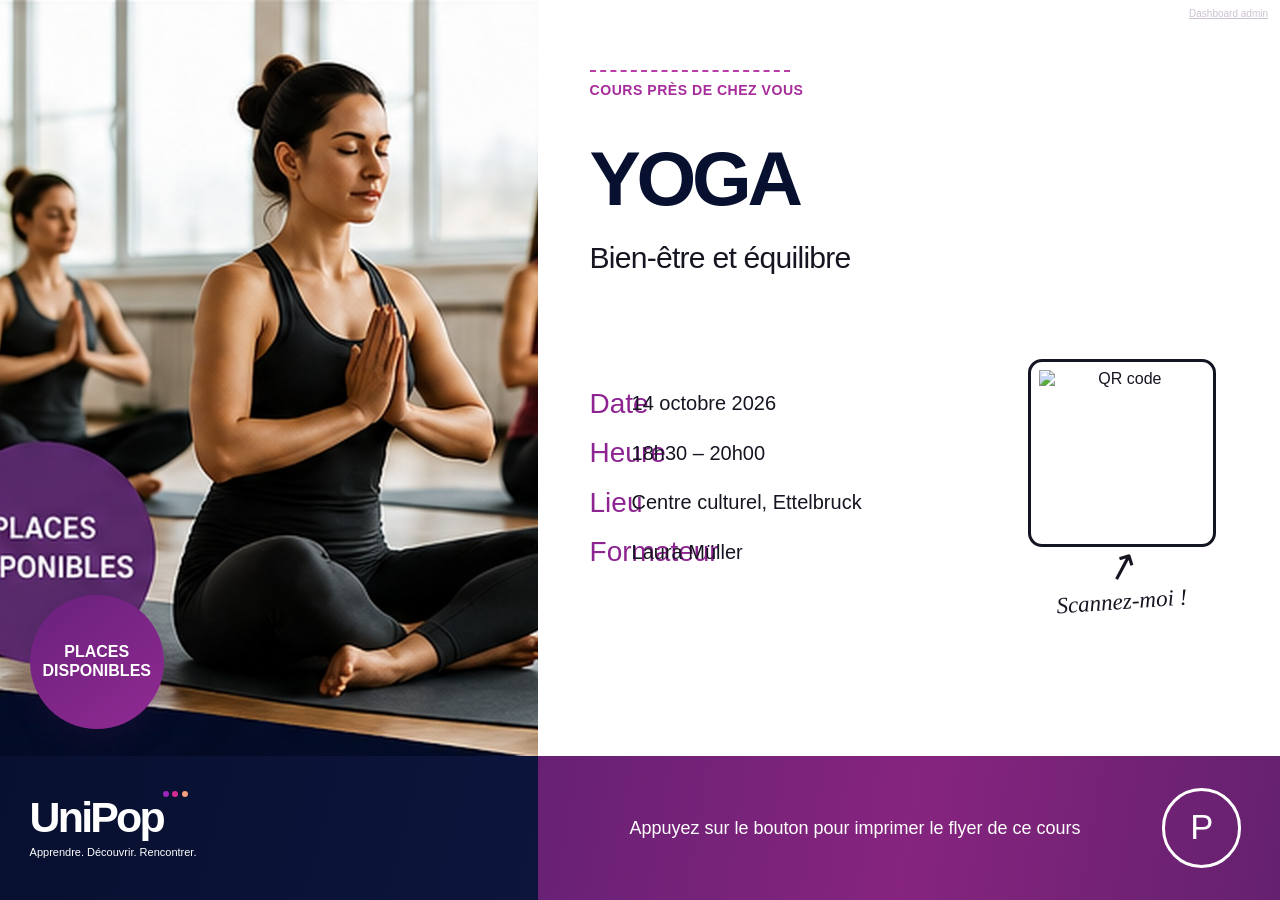
==== commit b18533d5: "Update course information and print button labels" ====
--- a/index.html
+++ b/index.html
@@ -18,18 +18,17 @@
   </section>
 
   <section class="info-panel">
-    <div class="dots"><i></i><i></i><i></i></div>
-    <div class="course-content">
+        <div class="course-content">
       <div class="kicker"><span></span>COURS PRÈS DE CHEZ VOUS</div>
       <h1 id="courseTitle">YOGA</h1>
       <h2 id="courseSubtitle">Bien-être et équilibre</h2>
 
       <div class="lower">
         <div class="meta">
-          <div><span class="ico">▦</span><span id="courseDate">14 octobre 2026</span></div>
-          <div><span class="ico clock">◷</span><span id="courseTime">18h30 – 20h00</span></div>
-          <div><span class="ico pin">⌖</span><span id="coursePlace">Centre culturel, Ettelbruck</span></div>
-          <div><span class="ico person">♙</span><span id="courseTrainer">Laura Müller</span></div>
+          <div><span class="ico">Date</span><span id="courseDate">14 octobre 2026</span></div>
+          <div><span class="ico clock">Heure</span><span id="courseTime">18h30 – 20h00</span></div>
+          <div><span class="ico pin">Lieu</span><span id="coursePlace">Centre culturel, Ettelbruck</span></div>
+          <div><span class="ico person">Formateur</span><span id="courseTrainer">Laura Müller</span></div>
         </div>
         <div class="qr-block">
           <div class="qr-box"><img id="qrImage" alt="QR code"></div>
@@ -40,16 +39,16 @@
     </div>
 
     <button id="printBtn" class="printbar" type="button">
-      <span class="small-printer">▣</span>
+      <span class="small-printer"></span>
       <span id="printLabel">Appuyez sur le bouton pour imprimer le flyer de ce cours</span>
-      <span class="printer-circle">▰</span>
+      <span class="printer-circle">P</span>
     </button>
     <div id="printStatus" class="toast" role="status"></div>
   </section>
 </main>
-<div class="demo-nav"><span>Mode démo local</span><a href="admin.html">Dashboard admin</a></div>
+<div class="demo-nav"><span></span><a href="admin.html">Dashboard admin</a></div>
 <script src="assets/config.js"></script>
 <script src="assets/storage.js"></script>
 <script src="assets/app.js"></script>
 </body>
-</html>+</html>
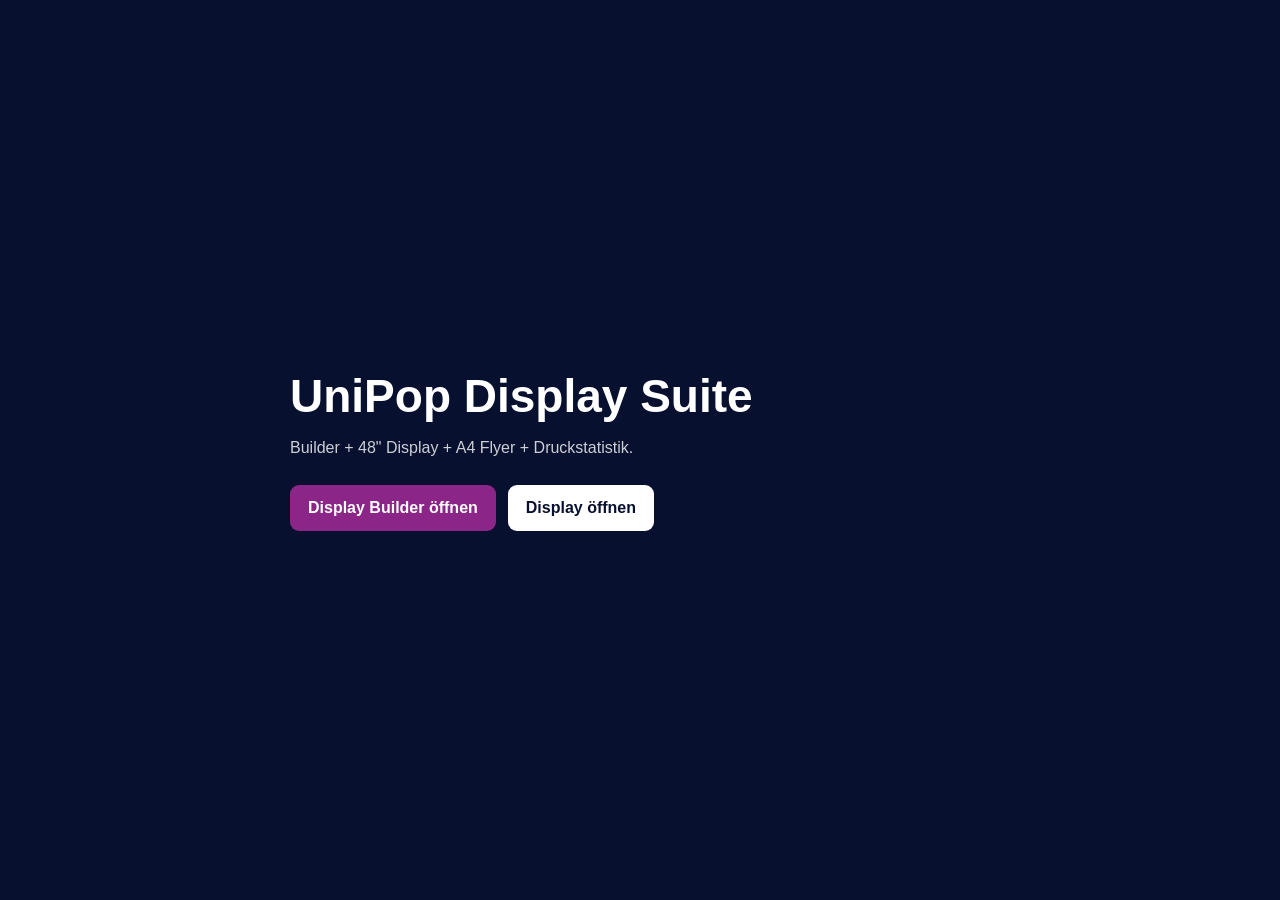
==== commit 4bf2f738: "Add files via upload" ====
--- a/index.html
+++ b/index.html
@@ -1,54 +1 @@
-<!doctype html>
-<html lang="fr">
-<head>
-  <meta charset="utf-8">
-  <meta name="viewport" content="width=device-width,initial-scale=1,viewport-fit=cover">
-  <title>UniPop Local Display</title>
-  <link rel="stylesheet" href="assets/style.css">
-</head>
-<body class="display-page">
-<main class="screen" aria-live="polite">
-  <section class="photo-panel">
-    <img id="courseImage" src="assets/images/yoga-demo.jpg" alt="">
-    <div id="availability" class="availability">PLACES<br>DISPONIBLES</div>
-    <footer class="brand">
-      <div class="logo">UniPop<span class="logo-dots"><b></b><b></b><b></b></span></div>
-      <div class="claim">Apprendre. Découvrir. Rencontrer.</div>
-    </footer>
-  </section>
-
-  <section class="info-panel">
-        <div class="course-content">
-      <div class="kicker"><span></span>COURS PRÈS DE CHEZ VOUS</div>
-      <h1 id="courseTitle">YOGA</h1>
-      <h2 id="courseSubtitle">Bien-être et équilibre</h2>
-
-      <div class="lower">
-        <div class="meta">
-          <div><span class="ico">Date</span><span id="courseDate">14 octobre 2026</span></div>
-          <div><span class="ico clock">Heure</span><span id="courseTime">18h30 – 20h00</span></div>
-          <div><span class="ico pin">Lieu</span><span id="coursePlace">Centre culturel, Ettelbruck</span></div>
-          <div><span class="ico person">Formateur</span><span id="courseTrainer">Laura Müller</span></div>
-        </div>
-        <div class="qr-block">
-          <div class="qr-box"><img id="qrImage" alt="QR code"></div>
-          <div class="arrow">↗</div>
-          <div class="scan">Scannez-moi !</div>
-        </div>
-      </div>
-    </div>
-
-    <button id="printBtn" class="printbar" type="button">
-      <span class="small-printer"></span>
-      <span id="printLabel">Appuyez sur le bouton pour imprimer le flyer de ce cours</span>
-      <span class="printer-circle">P</span>
-    </button>
-    <div id="printStatus" class="toast" role="status"></div>
-  </section>
-</main>
-<div class="demo-nav"><span></span><a href="admin.html">Dashboard admin</a></div>
-<script src="assets/config.js"></script>
-<script src="assets/storage.js"></script>
-<script src="assets/app.js"></script>
-</body>
-</html>
+<!doctype html><html lang="de"><head><meta charset="utf-8"><meta name="viewport" content="width=device-width,initial-scale=1"><title>UniPop Display Suite</title><style>body{font-family:Arial;background:#07102f;color:#fff;display:grid;place-items:center;min-height:100vh;margin:0}.box{width:min(700px,90vw)}h1{font-size:46px;margin:0 0 10px}p{opacity:.8}.links{display:flex;gap:12px;margin-top:28px;flex-wrap:wrap}a{background:#fff;color:#07102f;padding:14px 18px;border-radius:9px;text-decoration:none;font-weight:700}a.primary{background:#8b2588;color:#fff}</style></head><body><div class="box"><h1>UniPop Display Suite</h1><p>Builder + 48&quot; Display + A4 Flyer + Druckstatistik.</p><div class="links"><a class="primary" href="builder.html">Display Builder öffnen</a><a href="display.html?screen=ettelbruck-01">Display öffnen</a></div></div></body></html>
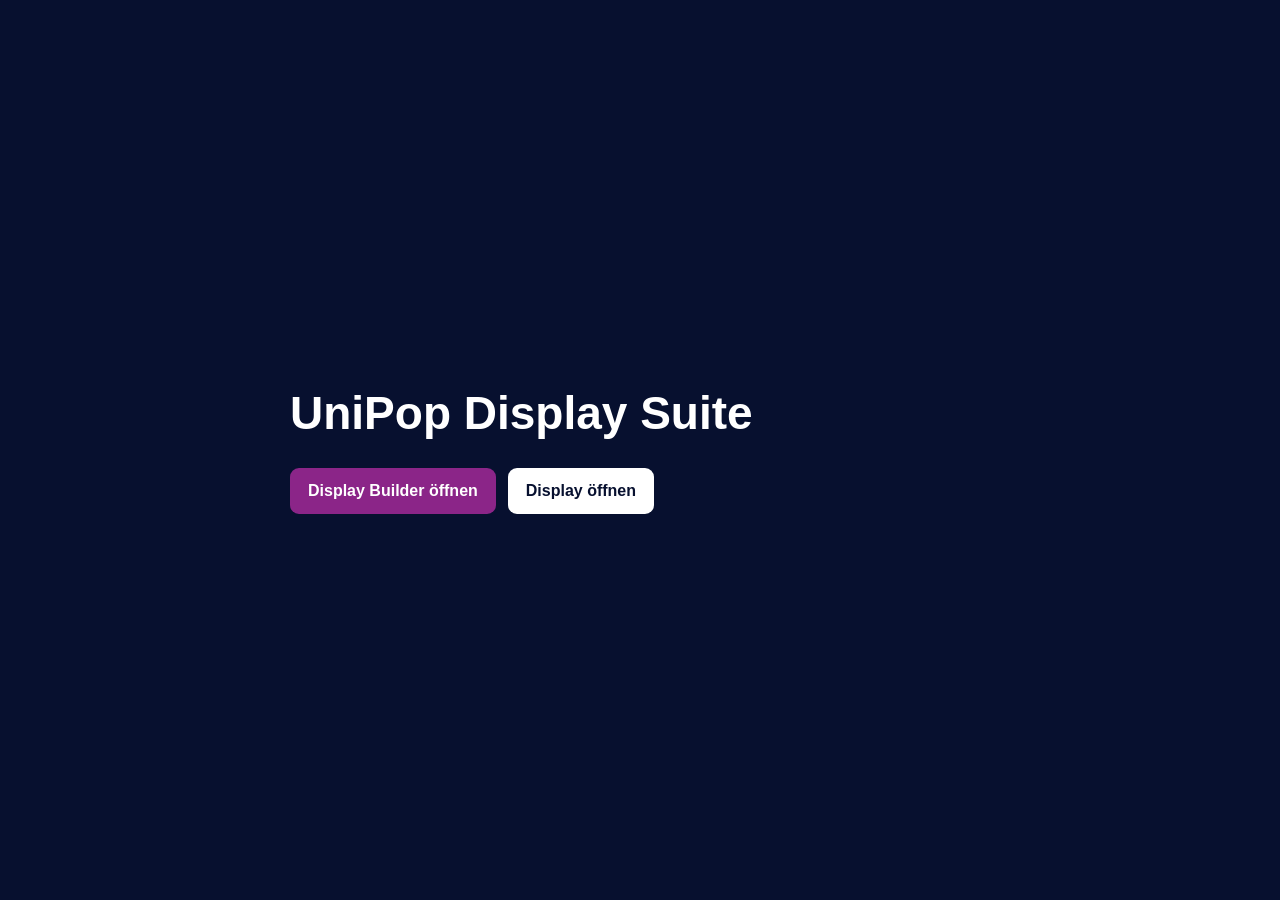
==== commit 0ea7671e: "Add files via upload" ====
--- a/index.html
+++ b/index.html
@@ -1 +1 @@
-<!doctype html><html lang="de"><head><meta charset="utf-8"><meta name="viewport" content="width=device-width,initial-scale=1"><title>UniPop Display Suite</title><style>body{font-family:Arial;background:#07102f;color:#fff;display:grid;place-items:center;min-height:100vh;margin:0}.box{width:min(700px,90vw)}h1{font-size:46px;margin:0 0 10px}p{opacity:.8}.links{display:flex;gap:12px;margin-top:28px;flex-wrap:wrap}a{background:#fff;color:#07102f;padding:14px 18px;border-radius:9px;text-decoration:none;font-weight:700}a.primary{background:#8b2588;color:#fff}</style></head><body><div class="box"><h1>UniPop Display Suite</h1><p>Builder + 48&quot; Display + A4 Flyer + Druckstatistik.</p><div class="links"><a class="primary" href="builder.html">Display Builder öffnen</a><a href="display.html?screen=ettelbruck-01">Display öffnen</a></div></div></body></html>
+<!doctype html><html lang="de"><head><meta charset="utf-8"><meta name="viewport" content="width=device-width,initial-scale=1"><title>UniPop Display Suite</title><style>body{font-family:Arial;background:#07102f;color:#fff;display:grid;place-items:center;min-height:100vh;margin:0}.box{width:min(700px,90vw)}h1{font-size:46px;margin:0 0 10px}p{opacity:.8}.links{display:flex;gap:12px;margin-top:28px;flex-wrap:wrap}a{background:#fff;color:#07102f;padding:14px 18px;border-radius:9px;text-decoration:none;font-weight:700}a.primary{background:#8b2588;color:#fff}</style></head><body><div class="box"><h1>UniPop Display Suite</h1><div class="links"><a class="primary" href="builder.html">Display Builder öffnen</a><a href="display.html?screen=ettelbruck-01">Display öffnen</a></div></div></body></html>
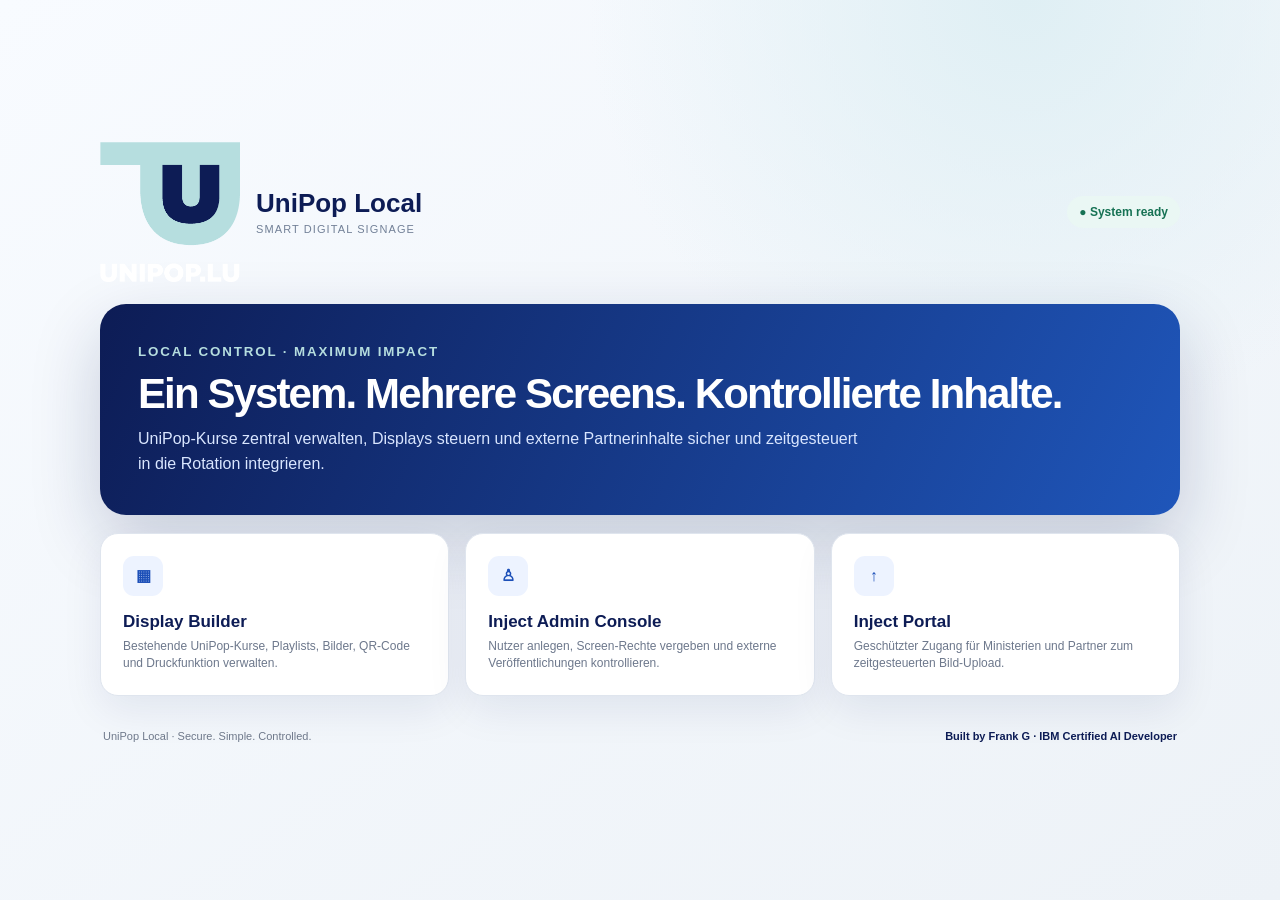
==== commit b31bd986: "Add files via upload" ====
--- a/index.html
+++ b/index.html
@@ -1 +1 @@
-<!doctype html><html lang="de"><head><meta charset="utf-8"><meta name="viewport" content="width=device-width,initial-scale=1"><title>UniPop Display Suite</title><style>body{font-family:Arial;background:#07102f;color:#fff;display:grid;place-items:center;min-height:100vh;margin:0}.box{width:min(700px,90vw)}h1{font-size:46px;margin:0 0 10px}p{opacity:.8}.links{display:flex;gap:12px;margin-top:28px;flex-wrap:wrap}a{background:#fff;color:#07102f;padding:14px 18px;border-radius:9px;text-decoration:none;font-weight:700}a.primary{background:#8b2588;color:#fff}</style></head><body><div class="box"><h1>UniPop Display Suite</h1><div class="links"><a class="primary" href="builder.html">Display Builder öffnen</a><a href="display.html?screen=ettelbruck-01">Display öffnen</a></div></div></body></html>
+<!doctype html><html lang="de"><head><meta charset="utf-8"><meta name="viewport" content="width=device-width,initial-scale=1"><title>UniPop Local</title><style>:root{font-family:Inter,Segoe UI,Arial,sans-serif;color:#16213c}*{box-sizing:border-box}body{margin:0;min-height:100vh;background:radial-gradient(circle at 80% 0,#dfeff4 0,transparent 32%),linear-gradient(145deg,#f8fbff,#edf2f7);display:grid;place-items:center;padding:28px}.shell{width:min(1080px,100%)}.head{display:flex;align-items:center;justify-content:space-between;gap:20px;margin-bottom:22px}.brand{display:flex;align-items:center;gap:16px}.brand img{width:140px}.brand b{display:block;font-size:26px;color:#0D1C55}.brand span{font-size:11px;text-transform:uppercase;letter-spacing:.1em;color:#728097}.tag{background:#eaf7f4;color:#167254;border-radius:999px;padding:9px 12px;font-size:12px;font-weight:800}.hero{background:linear-gradient(115deg,#0D1C55,#1f56ba);color:#fff;border-radius:26px;padding:38px;box-shadow:0 26px 70px rgba(13,28,85,.2)}.hero small{color:#B6DEDF;text-transform:uppercase;letter-spacing:.14em;font-weight:800}.hero h1{font-size:42px;letter-spacing:-.045em;margin:10px 0 9px}.hero p{max-width:720px;color:#d9e6ff;line-height:1.55;margin:0}.cards{display:grid;grid-template-columns:repeat(3,1fr);gap:16px;margin-top:18px}.card{background:#fff;border:1px solid #dfe5ee;border-radius:18px;padding:22px;text-decoration:none;box-shadow:0 14px 40px rgba(13,28,85,.08);transition:.16s}.card:hover{transform:translateY(-3px);box-shadow:0 18px 48px rgba(13,28,85,.13)}.ico{width:40px;height:40px;border-radius:11px;display:grid;place-items:center;background:#edf3ff;color:#1c4fb8;font-weight:900}.card h2{font-size:17px;color:#0D1C55;margin:16px 0 6px}.card p{font-size:12px;line-height:1.45;color:#6d788c;margin:0}.footer{display:flex;justify-content:space-between;gap:20px;margin-top:18px;padding:16px 3px;color:#6e788a;font-size:11px}.footer b{color:#0D1C55}@media(max-width:760px){.cards{grid-template-columns:1fr}.head{align-items:flex-start;flex-direction:column}.hero{padding:28px}.hero h1{font-size:34px}.footer{flex-direction:column}}</style></head><body><main class="shell"><header class="head"><div class="brand"><img src="assets/images/unipop-logo.png" alt="UniPop"><div><b>UniPop Local</b><span>Smart Digital Signage</span></div></div><span class="tag">● System ready</span></header><section class="hero"><small>Local Control · Maximum Impact</small><h1>Ein System. Mehrere Screens. Kontrollierte Inhalte.</h1><p>UniPop-Kurse zentral verwalten, Displays steuern und externe Partnerinhalte sicher und zeitgesteuert in die Rotation integrieren.</p></section><section class="cards"><a class="card" href="builder.html"><span class="ico">▦</span><h2>Display Builder</h2><p>Bestehende UniPop-Kurse, Playlists, Bilder, QR-Code und Druckfunktion verwalten.</p></a><a class="card" href="inject-admin.html"><span class="ico">♙</span><h2>Inject Admin Console</h2><p>Nutzer anlegen, Screen-Rechte vergeben und externe Veröffentlichungen kontrollieren.</p></a><a class="card" href="inject.html"><span class="ico">↑</span><h2>Inject Portal</h2><p>Geschützter Zugang für Ministerien und Partner zum zeitgesteuerten Bild-Upload.</p></a></section><footer class="footer"><span>UniPop Local · Secure. Simple. Controlled.</span><span><b>Built by Frank G · IBM Certified AI Developer</b></span></footer></main></body></html>
